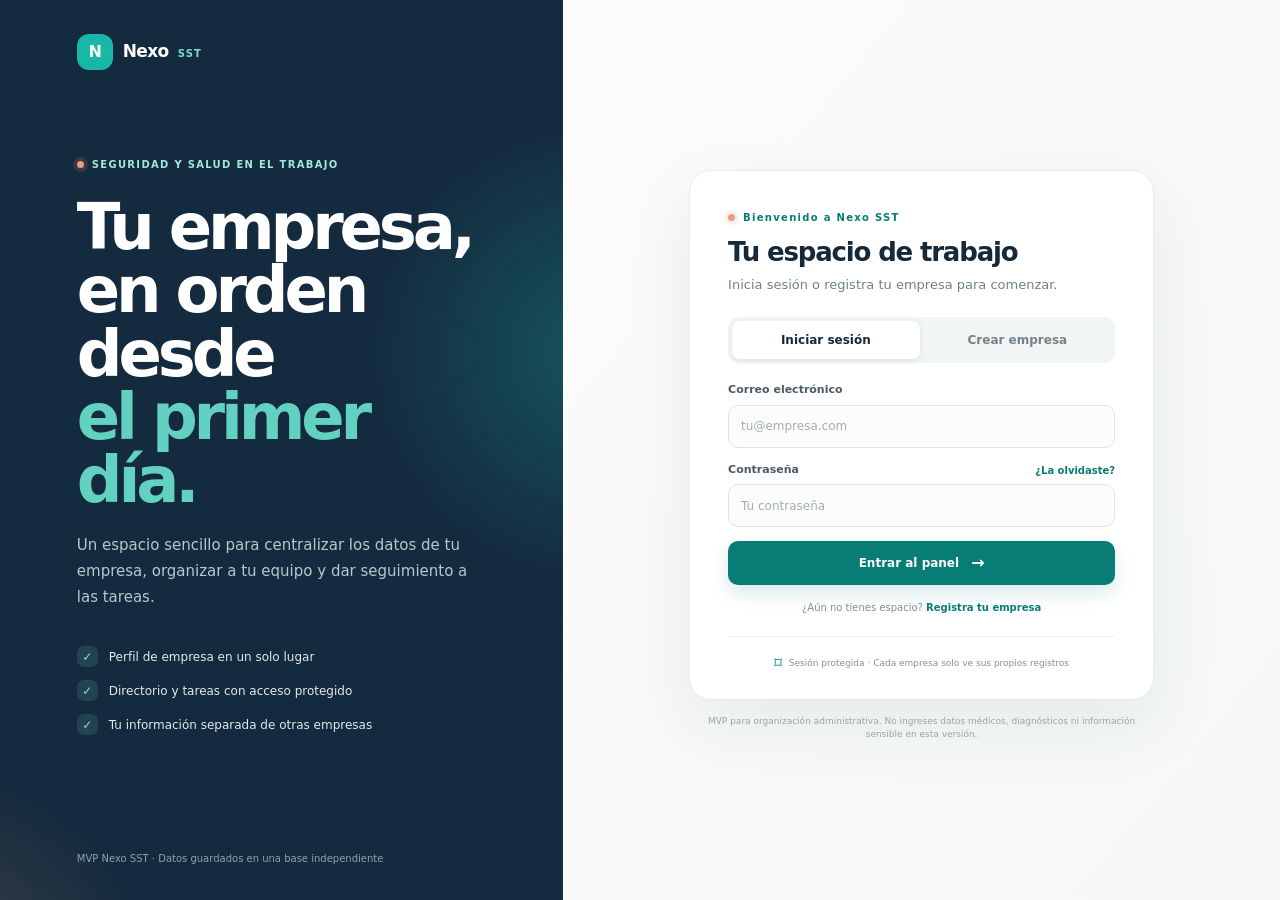
==== app.html @ ef66a9bc "Subir sitio Nexo SST" ====
<!doctype html>
<html lang="es">
<head>
  <meta charset="utf-8">
  <meta name="viewport" content="width=device-width, initial-scale=1">
  <meta name="theme-color" content="#f5f7f5">
  <meta name="description" content="Nexo SST: registra tu empresa, organiza personal y da seguimiento a tareas de seguridad y salud en el trabajo.">
  <title>Nexo SST · Plataforma</title>
  <link rel="stylesheet" href="app.css">
  <script src="config.js"></script>
  <script src="app.js" defer></script>
</head>
<body>
  <div id="loading-screen" class="loading-screen">
    <div class="brand-lockup"><span class="brand-symbol">N</span><span>Nexo <b>SST</b></span></div>
    <div class="loader" aria-label="Cargando"></div>
    <p>Preparando tu espacio de trabajo…</p>
  </div>

  <section id="auth-screen" class="auth-layout hidden" aria-labelledby="auth-title">
    <aside class="auth-story">
      <a class="brand-lockup" href="/"><span class="brand-symbol">N</span><span>Nexo <b>SST</b></span></a>
      <div class="story-content">
        <span class="eyebrow light">SEGURIDAD Y SALUD EN EL TRABAJO</span>
        <h1>Tu empresa,<br>en orden desde<br><em>el primer día.</em></h1>
        <p>Un espacio sencillo para centralizar los datos de tu empresa, organizar a tu equipo y dar seguimiento a las tareas.</p>
        <div class="story-points">
          <div><span class="story-check">✓</span><span>Perfil de empresa en un solo lugar</span></div>
          <div><span class="story-check">✓</span><span>Directorio y tareas con acceso protegido</span></div>
          <div><span class="story-check">✓</span><span>Tu información separada de otras empresas</span></div>
        </div>
      </div>
      <div class="story-foot">MVP Nexo SST · Datos guardados en una base independiente</div>
      <div class="story-orb orb-one"></div><div class="story-orb orb-two"></div>
    </aside>

    <main class="auth-main">
      <div class="auth-card">
        <div class="auth-card-heading">
          <span class="eyebrow">Bienvenido a Nexo SST</span>
          <h2 id="auth-title">Tu espacio de trabajo</h2>
          <p id="auth-subtitle">Inicia sesión o registra tu empresa para comenzar.</p>
        </div>
        <div class="auth-tabs" role="tablist" aria-label="Acceso">
          <button type="button" class="auth-tab active" data-auth-tab="login" role="tab" aria-selected="true">Iniciar sesión</button>
          <button type="button" class="auth-tab" data-auth-tab="signup" role="tab" aria-selected="false">Crear empresa</button>
        </div>
        <div id="auth-notice" class="notice hidden" role="status" aria-live="polite"></div>

        <form id="login-form" class="form-stack" autocomplete="on">
          <div class="field"><label for="login-email">Correo electrónico</label><input id="login-email" name="email" type="email" autocomplete="email" placeholder="tu@empresa.com" required></div>
          <div class="field"><div class="label-row"><label for="login-password">Contraseña</label><button id="forgot-password" class="text-button" type="button">¿La olvidaste?</button></div><input id="login-password" name="password" type="password" autocomplete="current-password" placeholder="Tu contraseña" minlength="8" required></div>
          <button class="button primary full" type="submit"><span>Entrar al panel</span><span aria-hidden="true">→</span></button>
          <p class="form-hint">¿Aún no tienes espacio? <button type="button" class="text-button" data-go-signup>Registra tu empresa</button></p>
        </form>

        <form id="signup-form" class="form-stack hidden" autocomplete="on">
          <div class="form-section-label">Tu cuenta de administrador</div>
          <div class="field"><label for="signup-name">Nombre completo</label><input id="signup-name" name="full_name" autocomplete="name" placeholder="Nombre y apellido" required></div>
          <div class="field"><label for="signup-email">Correo de trabajo</label><input id="signup-email" name="email" type="email" autocomplete="email" placeholder="nombre@empresa.com" required></div>
          <div class="field"><label for="signup-password">Contraseña</label><input id="signup-password" name="password" type="password" autocomplete="new-password" minlength="8" placeholder="Mínimo 8 caracteres" required><small>Usa una contraseña única de al menos 8 caracteres.</small></div>
          <div class="form-section-label spaced">Datos básicos de la empresa</div>
          <div class="field"><label for="signup-legal-name">Razón social</label><input id="signup-legal-name" name="legal_name" placeholder="Como figura en el RUC" required></div>
          <div class="field split-fields"><div><label for="signup-ruc">RUC</label><input id="signup-ruc" name="ruc" inputmode="numeric" maxlength="11" placeholder="11 dígitos" required></div><div><label for="signup-sector">Sector</label><select id="signup-sector" name="sector" required><option value="">Selecciona</option><option>Servicios</option><option>Comercio</option><option>Manufactura</option><option>Construcción</option><option>Transporte y logística</option><option>Minería y energía</option><option>Salud</option><option>Educación</option><option>Otro</option></select></div></div>
          <div class="field split-fields"><div><label for="signup-employees">N.º de trabajadores</label><input id="signup-employees" name="employee_count" type="number" min="0" step="1" value="0" required></div><div><label for="signup-phone">Teléfono (opcional)</label><input id="signup-phone" name="phone" type="tel" autocomplete="tel" placeholder="+51 999 999 999"></div></div>
          <button class="button primary full" type="submit"><span>Crear cuenta y empresa</span><span aria-hidden="true">→</span></button>
          <p class="form-hint">Al continuar, confirmarás tu correo antes de entrar.</p>
        </form>

        <form id="reset-form" class="form-stack hidden" autocomplete="off">
          <div class="reset-icon">↻</div>
          <h3 class="reset-title">Crea una contraseña nueva</h3>
          <p class="muted small-copy">Elige una contraseña segura para volver a tu cuenta.</p>
          <div class="field"><label for="reset-password">Nueva contraseña</label><input id="reset-password" type="password" minlength="8" autocomplete="new-password" required></div>
          <button class="button primary full" type="submit">Guardar contraseña</button>
        </form>
        <div class="auth-security"><span class="lock-icon">⌑</span>Sesión protegida · Cada empresa solo ve sus propios registros</div>
      </div>
      <p class="auth-legal">MVP para organización administrativa. No ingreses datos médicos, diagnósticos ni información sensible en esta versión.</p>
    </main>
  </section>

  <div id="app-shell" class="app-shell hidden">
    <aside id="sidebar" class="sidebar">
      <div class="sidebar-top">
        <a class="brand-lockup" href="/"><span class="brand-symbol">N</span><span>Nexo <b>SST</b></span></a>
        <button id="mobile-nav-close" class="icon-button mobile-close" type="button" aria-label="Cerrar menú">×</button>
      </div>
      <div class="company-switcher"><span id="company-initials" class="company-monogram">—</span><span class="switcher-copy"><b id="sidebar-company-name">Mi empresa</b><small id="sidebar-company-ruc">Perfil de empresa</small></span><span class="switcher-dots">···</span></div>
      <div class="nav-caption">ESPACIO DE TRABAJO</div>
      <nav class="side-nav" aria-label="Menú principal">
        <button type="button" class="side-link active" data-view="dashboard"><span class="nav-icon">▦</span><span>Resumen</span></button>
        <button type="button" class="side-link" data-view="company"><span class="nav-icon">▤</span><span>Mi empresa</span></button>
        <button type="button" class="side-link" data-view="employees"><span class="nav-icon">♙</span><span>Personal</span><span id="employee-nav-count" class="nav-count">0</span></button>
        <button type="button" class="side-link" data-view="tasks"><span class="nav-icon">✓</span><span>Tareas</span><span id="task-nav-count" class="nav-count">0</span></button>
      </nav>
      <div class="sidebar-bottom">
        <div class="help-card"><div class="help-icon">✦</div><b>Un paso a la vez</b><p>Completa tu perfil y añade las primeras tareas de seguimiento.</p><button type="button" data-view="company">Revisar mi empresa <span>→</span></button></div>
        <div class="user-strip"><span id="user-avatar" class="user-avatar">U</span><span class="user-details"><b id="user-name">Usuario</b><small id="user-email">correo@empresa.com</small></span><button id="logout-button" class="icon-button logout" type="button" aria-label="Cerrar sesión" title="Cerrar sesión">↗</button></div>
      </div>
    </aside>
    <div id="mobile-overlay" class="mobile-overlay"></div>
    <main class="workspace">
      <header class="topbar">
        <div class="topbar-left"><button id="mobile-nav-open" class="icon-button mobile-open" type="button" aria-label="Abrir menú">☰</button><div><span class="breadcrumb">Nexo SST <span>/</span> <b id="breadcrumb-current">Resumen</b></span><h1 id="page-title">Resumen</h1></div></div>
        <div class="topbar-right"><span class="secure-chip"><i></i> Datos privados de tu empresa</span><span id="topbar-avatar" class="top-avatar">U</span></div>
      </header>
      <div id="global-message" class="global-message hidden" role="status" aria-live="polite"></div>

      <section id="view-dashboard" class="view-section">
        <div class="welcome-row"><div><p class="date-kicker" id="today-label">TU ESPACIO DE TRABAJO</p><h2>Hola, <span id="welcome-name">—</span> <span class="wave">✦</span></h2><p class="view-lede">Aquí tienes el estado general de <b id="welcome-company">tu empresa</b>.</p></div><button type="button" class="button primary" data-view="tasks"><span>＋ Nueva tarea</span></button></div>
        <div class="stat-grid">
          <article class="stat-card"><div class="stat-card-top"><span>Personal registrado</span><span class="stat-icon mint">♙</span></div><strong id="stat-employees">0</strong><small><span id="stat-active">0 activos</span> en tu directorio</small></article>
          <article class="stat-card"><div class="stat-card-top"><span>Tareas pendientes</span><span class="stat-icon coral">✓</span></div><strong id="stat-pending">0</strong><small>Para dar seguimiento</small></article>
          <article class="stat-card"><div class="stat-card-top"><span>Fuera de plazo</span><span class="stat-icon amber">◷</span></div><strong id="stat-overdue">0</strong><small>Revisa las fechas próximas</small></article>
          <article class="stat-card profile-stat"><div class="stat-card-top"><span>Perfil de empresa</span><span class="stat-icon blue">▤</span></div><strong id="stat-profile">—</strong><small id="stat-profile-hint">Completa tu información</small></article>
        </div>
        <div class="dashboard-grid">
          <section class="panel task-panel"><div class="panel-heading"><div><span class="panel-kicker">SEGUIMIENTO</span><h3>Tareas próximas</h3></div><button class="inline-link" type="button" data-view="tasks">Ver todas <span>→</span></button></div><div id="dashboard-task-list" class="compact-list"></div><div id="dashboard-empty" class="empty-state compact-empty hidden"><span class="empty-symbol">✓</span><b>Aún no hay tareas</b><p>Crea una tarea para empezar a organizar el seguimiento.</p><button type="button" class="button secondary small-button" data-view="tasks">Crear primera tarea</button></div></section>
          <section class="panel company-panel"><div class="panel-heading"><div><span class="panel-kicker">IDENTIDAD</span><h3>Tu empresa</h3></div><button class="round-link" type="button" data-view="company" aria-label="Editar empresa">↗</button></div><div class="company-summary"><span id="dashboard-company-initials" class="company-hero-mark">N</span><div><b id="dashboard-company-name">Mi empresa</b><small id="dashboard-company-sector">Completa tu perfil</small></div></div><div class="summary-row"><span>RUC</span><b id="dashboard-company-ruc">—</b></div><div class="summary-row"><span>Trabajadores</span><b id="dashboard-company-employees">0</b></div><div class="summary-row"><span>Contacto</span><b id="dashboard-company-contact">—</b></div><button type="button" class="button secondary full-button" data-view="company">Ver datos de empresa <span>→</span></button></section>
        </div>
        <div class="notice-bar"><span class="notice-bar-icon">ⓘ</span><span><b>Alcance de esta versión:</b> perfil de empresa, directorio básico y tareas. No almacenes exámenes, diagnósticos ni historias clínicas.</span></div>
      </section>

      <section id="view-company" class="view-section hidden">
        <div class="view-intro"><span class="eyebrow">DATOS GENERALES</span><h2>Perfil de empresa</h2><p>Actualiza la información administrativa de tu organización.</p></div>
        <form id="company-form" class="panel profile-form">
          <div class="form-panel-heading"><div><h3>Información de la empresa</h3><p>Los campos marcados con * son obligatorios.</p></div><span class="verified-pill"><i></i> Solo visible para tu cuenta</span></div>
          <div class="form-grid">
            <div class="field"><label for="company-legal-name">Razón social *</label><input id="company-legal-name" name="legal_name" required></div>
            <div class="field"><label for="company-commercial-name">Nombre comercial</label><input id="company-commercial-name" name="commercial_name"></div>
            <div class="field"><label for="company-ruc">RUC *</label><input id="company-ruc" name="ruc" inputmode="numeric" maxlength="11" required></div>
            <div class="field"><label for="company-sector">Sector *</label><select id="company-sector" name="sector" required><option value="">Selecciona</option><option>Servicios</option><option>Comercio</option><option>Manufactura</option><option>Construcción</option><option>Transporte y logística</option><option>Minería y energía</option><option>Salud</option><option>Educación</option><option>Otro</option></select></div>
            <div class="field"><label for="company-employee-count">Número de trabajadores *</label><input id="company-employee-count" name="employee_count" type="number" min="0" step="1" required></div>
            <div class="field"><label for="company-address">Dirección (opcional)</label><input id="company-address" name="address" autocomplete="street-address"></div>
            <div class="field"><label for="company-contact-name">Persona de contacto *</label><input id="company-contact-name" name="contact_name" required></div>
            <div class="field"><label for="company-contact-email">Correo de contacto *</label><input id="company-contact-email" name="contact_email" type="email" required></div>
            <div class="field"><label for="company-phone">Teléfono</label><input id="company-phone" name="phone" type="tel"></div>
          </div>
          <div class="form-actions"><span id="company-updated" class="save-hint">Los cambios se guardan en tu espacio privado.</span><button class="button primary" type="submit">Guardar cambios <span>→</span></button></div>
        </form>
      </section>

      <section id="view-employees" class="view-section hidden">
        <div class="view-intro view-intro-row"><div><span class="eyebrow">DIRECTORIO</span><h2>Personal</h2><p>Gestiona un directorio básico de las personas de tu empresa.</p></div><button id="toggle-employee-form" type="button" class="button primary">＋ Agregar persona</button></div>
        <form id="employee-form" class="panel inline-create hidden">
          <div class="form-panel-heading"><div><h3 id="employee-form-title">Agregar persona</h3><p>Guarda solo datos de contacto y trabajo en esta versión.</p></div><button type="button" id="cancel-employee" class="icon-button" aria-label="Cerrar formulario">×</button></div>
          <input type="hidden" name="id">
          <div class="form-grid compact-grid"><div class="field"><label for="employee-name">Nombre completo *</label><input id="employee-name" name="full_name" required></div><div class="field"><label for="employee-email">Correo (opcional)</label><input id="employee-email" name="email" type="email"></div><div class="field"><label for="employee-position">Puesto</label><input id="employee-position" name="position"></div><div class="field"><label for="employee-area">Área o sede</label><input id="employee-area" name="area"></div><div class="field"><label for="employee-status">Estado</label><select id="employee-status" name="status"><option value="active">Activo</option><option value="inactive">Inactivo</option></select></div></div>
          <div class="form-actions"><button type="button" id="cancel-employee-text" class="button secondary">Cancelar</button><button class="button primary" type="submit">Guardar persona</button></div>
        </form>
        <div class="panel table-panel"><div class="panel-heading"><div><span class="panel-kicker">EQUIPO</span><h3>Personas registradas <span id="employee-count-label" class="count-badge">0</span></h3></div><div class="search-box"><span>⌕</span><input id="employee-search" type="search" placeholder="Buscar persona…" aria-label="Buscar persona"></div></div><div class="table-scroll"><table><thead><tr><th>PERSONA</th><th>PUESTO</th><th>ÁREA</th><th>ESTADO</th><th class="actions-cell">ACCIONES</th></tr></thead><tbody id="employee-table-body"></tbody></table></div><div id="employee-empty" class="empty-state hidden"><span class="empty-symbol">♙</span><b>Tu directorio está vacío</b><p>Agrega una persona para organizar el equipo de tu empresa.</p><button type="button" id="empty-add-employee" class="button secondary small-button">＋ Agregar persona</button></div></div>
      </section>

      <section id="view-tasks" class="view-section hidden">
        <div class="view-intro view-intro-row"><div><span class="eyebrow">ORGANIZACIÓN</span><h2>Tareas</h2><p>Registra acciones y fechas para mantener visible el seguimiento.</p></div><button id="toggle-task-form" type="button" class="button primary">＋ Nueva tarea</button></div>
        <form id="task-form" class="panel inline-create hidden">
          <div class="form-panel-heading"><div><h3 id="task-form-title">Crear tarea</h3><p>Asigna una prioridad y, si corresponde, una fecha de vencimiento.</p></div><button type="button" id="cancel-task" class="icon-button" aria-label="Cerrar formulario">×</button></div>
          <input type="hidden" name="id">
          <div class="form-grid compact-grid"><div class="field"><label for="task-title">Tarea *</label><input id="task-title" name="title" placeholder="Ej.: Revisar plan anual de SST" required></div><div class="field"><label for="task-due-date">Fecha objetivo</label><input id="task-due-date" name="due_date" type="date"></div><div class="field"><label for="task-priority">Prioridad</label><select id="task-priority" name="priority"><option value="normal">Normal</option><option value="high">Alta</option><option value="urgent">Urgente</option></select></div><div class="field"><label for="task-assigned-to">Responsable</label><input id="task-assigned-to" name="assigned_to" placeholder="Nombre (opcional)"></div><div class="field full-field"><label for="task-description">Descripción (opcional)</label><textarea id="task-description" name="description" rows="2" placeholder="Añade un detalle para el seguimiento…"></textarea></div></div>
          <div class="form-actions"><button type="button" id="cancel-task-text" class="button secondary">Cancelar</button><button class="button primary" type="submit">Guardar tarea</button></div>
        </form>
        <div class="task-filter-row"><div id="task-filters" class="filter-tabs"><button type="button" class="filter-tab active" data-filter="all">Todas <span id="filter-all-count">0</span></button><button type="button" class="filter-tab" data-filter="pending">Pendientes <span id="filter-pending-count">0</span></button><button type="button" class="filter-tab" data-filter="done">Completadas <span id="filter-done-count">0</span></button></div></div>
        <div id="task-list" class="task-list"></div>
        <div id="task-empty" class="panel empty-state hidden"><span class="empty-symbol">✓</span><b>No hay tareas en esta vista</b><p>Agrega una tarea para comenzar tu seguimiento.</p><button type="button" id="empty-add-task" class="button secondary small-button">＋ Crear tarea</button></div>
      </section>

      <footer class="workspace-footer"><span>Nexo SST · MVP de administración</span><span>No ingresar información médica ni sensible.</span></footer>
    </main>
  </div>

  <div id="toast" class="toast" role="status" aria-live="polite"></div>
</body>
</html>
---- app.css ----
:root{--paper:#f5f7f5;--white:#fff;--ink:#17283a;--muted:#70808a;--line:#e1e9e6;--teal:#087d75;--teal-dark:#066861;--mint:#e1f4ee;--coral:#f09a7d;--amber:#f3c274;--navy:#142a3e;--shadow:0 18px 55px rgba(27,56,64,.10);--radius:18px}
*{box-sizing:border-box}html,body{min-height:100%;margin:0}body{background:var(--paper);color:var(--ink);font-family:Inter,ui-sans-serif,system-ui,-apple-system,BlinkMacSystemFont,"Segoe UI",sans-serif;font-size:14px;line-height:1.5;-webkit-font-smoothing:antialiased}button,input,select,textarea{font:inherit}button{cursor:pointer}button:focus-visible,a:focus-visible,input:focus-visible,select:focus-visible,textarea:focus-visible{outline:3px solid rgba(25,183,165,.28);outline-offset:2px}a{color:inherit;text-decoration:none}.hidden{display:none!important}.muted{color:var(--muted)}.small-copy{font-size:12px}.full{width:100%}.loading-screen{position:fixed;inset:0;z-index:50;display:flex;flex-direction:column;align-items:center;justify-content:center;gap:12px;background:var(--paper);color:var(--muted);font-size:12px}.loading-screen p{margin:0}.brand-lockup{display:inline-flex;align-items:center;gap:10px;color:var(--ink);font-size:17px;font-weight:850;letter-spacing:-.04em}.brand-lockup b{font-size:10px;letter-spacing:.12em;color:var(--teal);margin-left:4px}.brand-symbol{display:grid;place-items:center;width:36px;height:36px;border-radius:12px;background:var(--teal);color:white;font-size:16px;font-weight:850;box-shadow:0 7px 16px rgba(8,125,117,.2)}.loader{width:21px;height:21px;border-radius:50%;border:2px solid #dce8e4;border-top-color:var(--teal);animation:spin .8s linear infinite}@keyframes spin{to{transform:rotate(360deg)}}
/* Authentication */
.auth-layout{min-height:100vh;display:grid;grid-template-columns:minmax(360px,.88fr) minmax(500px,1.12fr);background:#fff}.auth-story{position:relative;isolation:isolate;overflow:hidden;display:flex;flex-direction:column;min-height:100vh;padding:34px clamp(34px,6vw,88px);background:var(--navy);color:white}.auth-story .brand-lockup{color:white;position:relative;z-index:2}.auth-story .brand-lockup b{color:#80ddcb}.auth-story .brand-symbol{background:var(--teal-bright,#19b7a5);box-shadow:none}.story-content{position:relative;z-index:2;max-width:500px;margin:auto 0;padding:60px 0 70px}.eyebrow{display:inline-flex;align-items:center;gap:8px;color:var(--teal);font-size:10px;font-weight:850;letter-spacing:.13em}.eyebrow:before{content:"";width:7px;height:7px;border-radius:50%;background:var(--coral);box-shadow:0 0 0 4px rgba(240,154,125,.14)}.eyebrow.light{color:#a1e8d9}.eyebrow.light:before{background:var(--coral)}.story-content h1{font-size:clamp(42px,5vw,64px);line-height:.99;letter-spacing:-.065em;margin:22px 0 19px}.story-content h1 em{font-style:normal;color:#63d1bf}.story-content>p{max-width:430px;color:#b7c8cc;font-size:15px;line-height:1.75;margin:0}.story-points{display:grid;gap:13px;margin-top:36px}.story-points>div{display:flex;align-items:center;gap:11px;color:#e2ebeb;font-size:12px}.story-check{display:grid;place-items:center;width:21px;height:21px;border-radius:7px;background:rgba(113,220,199,.15);color:#83e0d0;font-size:12px;font-weight:900}.story-foot{position:relative;z-index:2;margin-top:auto;color:#8da3ab;font-size:10px}.story-orb{position:absolute;z-index:-1;border-radius:50%;pointer-events:none}.orb-one{width:470px;height:470px;right:-270px;top:13%;background:radial-gradient(circle,rgba(25,183,165,.3),rgba(25,183,165,0) 70%)}.orb-two{width:440px;height:440px;left:-290px;bottom:-310px;background:radial-gradient(circle,rgba(240,154,125,.2),rgba(240,154,125,0) 72%)}.auth-main{display:flex;flex-direction:column;justify-content:center;align-items:center;padding:34px 28px 22px;background:linear-gradient(130deg,#fbfcfb,#f5f8f6)}.auth-card{width:min(100%,465px);padding:35px 38px 24px;border:1px solid #e5ece9;border-radius:22px;background:#fff;box-shadow:0 25px 70px rgba(22,48,57,.08)}.auth-card-heading h2{font-size:26px;line-height:1.1;letter-spacing:-.045em;margin:11px 0 8px}.auth-card-heading p{margin:0;color:var(--muted);font-size:13px}.auth-tabs{display:grid;grid-template-columns:1fr 1fr;gap:4px;background:#f1f5f3;border-radius:11px;padding:4px;margin:23px 0 19px}.auth-tab{border:0;background:transparent;color:#74828a;border-radius:8px;padding:10px 8px;font-size:12px;font-weight:750}.auth-tab.active{background:#fff;color:var(--ink);box-shadow:0 2px 6px rgba(25,50,55,.08)}.notice{padding:11px 13px;margin:0 0 15px;border-radius:10px;font-size:11px;line-height:1.5}.notice.info{background:#eaf6f2;color:#236a5f;border:1px solid #d6eee5}.notice.error{background:#fff0ec;color:#a04732;border:1px solid #f6d8ce}.notice.success{background:#eaf7ed;color:#326b41;border:1px solid #d8eedc}.form-stack{display:grid;gap:14px}.field{display:grid;gap:6px;min-width:0}.field label{font-size:11px;font-weight:750;color:#485b65}.field input,.field select,.field textarea{width:100%;height:43px;border:1px solid #dce6e3;border-radius:10px;background:#fbfcfb;padding:0 12px;color:var(--ink);font-size:12px;outline:none;transition:border-color .18s,box-shadow .18s}.field textarea{height:auto;min-height:74px;padding:11px 12px;resize:vertical}.field input:focus,.field select:focus,.field textarea:focus{border-color:#7bbeb3;box-shadow:0 0 0 3px rgba(25,183,165,.1)}.field input::placeholder,.field textarea::placeholder{color:#a3adb0}.field small{color:#839197;font-size:9px}.label-row{display:flex;align-items:center;justify-content:space-between;gap:10px}.text-button{border:0;background:transparent;color:var(--teal);padding:0;font-size:10px;font-weight:750}.text-button:hover{text-decoration:underline}.button{display:inline-flex;align-items:center;justify-content:center;gap:12px;min-height:44px;padding:0 17px;border:1px solid transparent;border-radius:10px;font-size:12px;font-weight:800;transition:transform .15s,background .15s,box-shadow .15s}.button:hover{transform:translateY(-1px)}.button.primary{color:#fff;background:var(--teal);box-shadow:0 8px 18px rgba(8,125,117,.16)}.button.primary:hover{background:var(--teal-dark);box-shadow:0 11px 22px rgba(8,125,117,.22)}.button.primary span:last-child{font-size:16px}.button.secondary{color:#43605f;background:#fff;border-color:#dce7e3}.button.secondary:hover{background:#f2faf6;border-color:#b8dad0}.button.small-button{min-height:36px;padding:0 13px;font-size:11px}.form-hint{margin:1px 0 0;text-align:center;color:#829097;font-size:10px}.form-hint .text-button{font-size:10px}.form-section-label{padding:11px 0 1px;border-top:1px solid #edf1ef;color:#77858b;font-size:9px;font-weight:850;letter-spacing:.1em;text-transform:uppercase}.form-section-label.spaced{margin-top:2px}.split-fields{display:grid;grid-template-columns:1fr 1fr;gap:11px}.split-fields>div{display:grid;gap:6px;min-width:0}.auth-security{display:flex;align-items:center;justify-content:center;gap:7px;border-top:1px solid #eef2f0;margin-top:21px;padding-top:15px;color:#859197;font-size:9px}.lock-icon{color:var(--teal);font-size:15px}.auth-legal{max-width:465px;margin:15px auto 0;color:#9aa5a8;text-align:center;font-size:9px;line-height:1.5}.reset-icon{display:grid;place-items:center;width:42px;height:42px;background:var(--mint);color:var(--teal);border-radius:13px;font-size:23px}.reset-title{margin:0;font-size:19px;letter-spacing:-.03em}.auth-card .small-copy{margin:-8px 0 1px}
/* App shell */
.app-shell{min-height:100vh;display:flex}.sidebar{position:fixed;z-index:15;inset:0 auto 0 0;width:255px;display:flex;flex-direction:column;padding:22px 15px 15px;background:#fff;border-right:1px solid var(--line)}.sidebar-top{display:flex;align-items:center;justify-content:space-between;padding:0 8px 20px}.sidebar-top .brand-lockup{font-size:16px}.sidebar-top .brand-symbol{width:33px;height:33px;border-radius:11px;font-size:14px}.company-switcher{display:flex;align-items:center;gap:10px;padding:11px 10px;border:1px solid #e8eeeb;background:#fbfcfb;border-radius:12px}.company-monogram{display:grid;place-items:center;width:32px;height:32px;flex:0 0 auto;border-radius:10px;background:var(--mint);color:var(--teal);font-size:12px;font-weight:850}.switcher-copy{min-width:0;flex:1}.switcher-copy b{display:block;overflow:hidden;text-overflow:ellipsis;white-space:nowrap;font-size:10px}.switcher-copy small{display:block;margin-top:2px;color:#8b979b;font-size:9px}.switcher-dots{color:#8b979b;letter-spacing:2px}.nav-caption{padding:25px 11px 8px;color:#9aa5a7;font-size:8px;font-weight:850;letter-spacing:.12em}.side-nav{display:grid;gap:4px}.side-link{display:flex;align-items:center;gap:11px;width:100%;height:42px;padding:0 11px;border:0;border-radius:9px;background:transparent;text-align:left;color:#66767e;font-size:11px;font-weight:680;transition:background .15s,color .15s}.side-link:hover{background:#f4f8f6;color:var(--teal)}.side-link.active{color:#08756e;background:#eaf6f2;font-weight:800}.nav-icon{width:18px;text-align:center;font-size:15px}.nav-count{margin-left:auto;min-width:21px;padding:3px 6px;border-radius:7px;background:rgba(8,125,117,.09);color:var(--teal);text-align:center;font-size:9px;font-weight:800}.sidebar-bottom{margin-top:auto}.help-card{padding:14px;border-radius:13px;background:linear-gradient(140deg,#eff9f4,#f7f8f3);border:1px solid #e4f0ea}.help-icon{display:grid;place-items:center;width:25px;height:25px;margin-bottom:8px;border-radius:8px;background:#fff;color:var(--teal);font-size:13px}.help-card>b{font-size:11px}.help-card p{margin:5px 0 10px;color:#718087;font-size:9px;line-height:1.55}.help-card button{display:flex;align-items:center;justify-content:space-between;width:100%;padding:0;border:0;background:transparent;color:var(--teal);font-size:9px;font-weight:800}.user-strip{display:flex;align-items:center;gap:8px;padding:14px 2px 3px;margin-top:12px;border-top:1px solid #edf1ef}.user-avatar,.top-avatar{display:grid;place-items:center;width:30px;height:30px;flex:0 0 auto;border-radius:50%;background:#f8e2d8;color:#8e5947;font-size:10px;font-weight:850}.user-details{min-width:0;flex:1}.user-details b{display:block;overflow:hidden;text-overflow:ellipsis;white-space:nowrap;font-size:10px}.user-details small{display:block;overflow:hidden;text-overflow:ellipsis;white-space:nowrap;color:#8a969a;font-size:8px}.icon-button{display:grid;place-items:center;width:34px;height:34px;border:1px solid #e3ebe8;border-radius:9px;background:#fff;color:#64757b;font-size:18px;line-height:1}.icon-button:hover{background:#f3f8f5;color:var(--teal)}.logout{width:29px;height:29px;font-size:13px}.workspace{min-width:0;flex:1;margin-left:255px;padding:0 clamp(24px,4vw,62px) 20px}.topbar{min-height:82px;display:flex;align-items:center;justify-content:space-between;gap:15px;border-bottom:1px solid var(--line)}.topbar-left{display:flex;align-items:center;gap:10px}.breadcrumb{display:block;color:#8c999e;font-size:9px}.breadcrumb span{margin:0 5px;color:#b6c0c0}.breadcrumb b{color:#5f7178;font-weight:700}.topbar h1{margin:3px 0 0;font-size:17px;letter-spacing:-.035em}.topbar-right{display:flex;align-items:center;gap:13px}.secure-chip{display:flex;align-items:center;gap:6px;color:#71847f;font-size:9px}.secure-chip i,.verified-pill i{width:7px;height:7px;border-radius:50%;background:#23a78b;box-shadow:0 0 0 3px rgba(35,167,139,.11)}.top-avatar{width:32px;height:32px}.view-section{max-width:1120px;margin:0 auto;padding:30px 0 25px}.welcome-row{display:flex;align-items:flex-end;justify-content:space-between;gap:15px;margin-bottom:20px}.date-kicker{margin:0 0 5px;color:#879599;font-size:8px;font-weight:850;letter-spacing:.13em}.welcome-row h2{margin:0;font-size:28px;line-height:1.14;letter-spacing:-.05em}.wave{color:var(--coral);font-size:18px}.view-lede{margin:7px 0 0;color:var(--muted);font-size:11px}.view-lede b{color:#465c63}.stat-grid{display:grid;grid-template-columns:repeat(4,minmax(0,1fr));gap:12px}.stat-card{padding:16px 17px 15px;border:1px solid var(--line);border-radius:14px;background:#fff;box-shadow:0 4px 12px rgba(24,51,57,.025)}.stat-card-top{display:flex;align-items:center;justify-content:space-between;gap:7px;color:#738188;font-size:10px}.stat-icon{display:grid;place-items:center;width:27px;height:27px;border-radius:9px;font-size:13px}.stat-icon.mint{color:var(--teal);background:#e4f5ef}.stat-icon.coral{color:#bb684f;background:#fff0e9}.stat-icon.amber{color:#ad7826;background:#fff4de}.stat-icon.blue{color:#61709c;background:#edf0fa}.stat-card>strong{display:block;margin:13px 0 1px;font-size:27px;line-height:1;letter-spacing:-.06em}.stat-card>small{color:#93a0a4;font-size:9px}.profile-stat>strong{font-size:18px;margin:15px 0 7px}.dashboard-grid{display:grid;grid-template-columns:minmax(0,1.5fr) minmax(270px,.9fr);gap:14px;margin-top:15px}.panel{border:1px solid var(--line);border-radius:15px;background:#fff;box-shadow:0 4px 12px rgba(24,51,57,.025)}.task-panel,.company-panel{padding:18px}.panel-heading{display:flex;align-items:center;justify-content:space-between;gap:12px}.panel-kicker{display:block;color:#8a999d;font-size:8px;font-weight:850;letter-spacing:.12em}.panel-heading h3{display:flex;align-items:center;gap:8px;margin:3px 0 0;font-size:14px;letter-spacing:-.025em}.inline-link,.round-link{border:0;background:transparent;color:var(--teal);font-size:9px;font-weight:800}.inline-link span{font-size:13px;margin-left:3px}.round-link{width:28px;height:28px;border:1px solid var(--line);border-radius:9px;font-size:12px}.compact-list{display:grid;margin-top:12px}.compact-task{display:flex;align-items:center;gap:10px;padding:11px 0;border-top:1px solid #f0f3f1}.task-priority-dot{width:8px;height:8px;flex:0 0 auto;border-radius:50%;background:#55b79f}.task-priority-dot.high{background:#e9a44f}.task-priority-dot.urgent{background:#eb866e}.compact-task-copy{min-width:0;flex:1}.compact-task-copy b{display:block;overflow:hidden;text-overflow:ellipsis;white-space:nowrap;font-size:10px}.compact-task-copy small{display:block;margin-top:3px;color:#929ea2;font-size:8px}.task-date{padding:4px 7px;border-radius:7px;background:#f3f7f5;color:#70817f;font-size:8px;white-space:nowrap}.task-date.overdue{background:#fff0ec;color:#b7553e}.empty-state{display:flex;flex-direction:column;align-items:center;justify-content:center;padding:42px 20px;text-align:center}.compact-empty{padding:25px 14px}.empty-symbol{display:grid;place-items:center;width:39px;height:39px;margin-bottom:11px;border-radius:13px;background:#eaf6f1;color:var(--teal);font-size:18px}.empty-state b{font-size:12px}.empty-state p{max-width:310px;margin:5px 0 14px;color:#8a979c;font-size:10px;line-height:1.6}.company-summary{display:flex;align-items:center;gap:11px;margin:15px 0 12px;padding-bottom:13px;border-bottom:1px solid #eef2f0}.company-hero-mark{display:grid;place-items:center;width:40px;height:40px;border-radius:12px;background:#e2f4ed;color:var(--teal);font-size:15px;font-weight:850}.company-summary b{display:block;max-width:220px;overflow:hidden;text-overflow:ellipsis;white-space:nowrap;font-size:11px}.company-summary small{display:block;margin-top:3px;color:#8d999d;font-size:9px}.summary-row{display:flex;align-items:center;justify-content:space-between;gap:10px;padding:7px 0;color:#859196;font-size:9px}.summary-row b{max-width:65%;overflow:hidden;text-overflow:ellipsis;white-space:nowrap;color:#455961;font-size:9px}.full-button{width:100%;justify-content:space-between;margin-top:11px;min-height:37px;font-size:9px}.notice-bar{display:flex;align-items:flex-start;gap:9px;margin-top:15px;padding:11px 13px;border:1px solid #e9e4d4;border-radius:11px;background:#fffaf0;color:#827351;font-size:9px;line-height:1.55}.notice-bar b{color:#635839}.notice-bar-icon{font-size:14px;color:#bf9253}.view-intro{margin:8px 0 20px}.view-intro h2{margin:7px 0 5px;font-size:26px;letter-spacing:-.05em;line-height:1.1}.view-intro p{margin:0;color:var(--muted);font-size:11px}.view-intro-row{display:flex;align-items:flex-end;justify-content:space-between;gap:15px}.profile-form{padding:21px}.form-panel-heading{display:flex;align-items:center;justify-content:space-between;gap:15px;padding-bottom:17px;margin-bottom:17px;border-bottom:1px solid #eef2f0}.form-panel-heading h3{margin:0;font-size:13px}.form-panel-heading p{margin:4px 0 0;color:#8b979b;font-size:9px}.verified-pill{display:flex;align-items:center;gap:7px;padding:7px 9px;border-radius:99px;background:#f0f8f4;color:#548175;font-size:8px;white-space:nowrap}.verified-pill i{width:6px;height:6px}.form-grid{display:grid;grid-template-columns:1fr 1fr;gap:15px 17px}.form-actions{display:flex;align-items:center;justify-content:space-between;gap:15px;margin-top:20px;padding-top:16px;border-top:1px solid #eef2f0}.save-hint{color:#8a979b;font-size:9px}.table-panel{padding:18px 18px 0;overflow:hidden}.count-badge{display:inline-grid;place-items:center;min-width:20px;height:20px;padding:0 5px;border-radius:7px;background:#edf6f2;color:var(--teal);font-size:9px}.search-box{display:flex;align-items:center;gap:6px;width:min(210px,42%);height:33px;padding:0 10px;border:1px solid #e5ece9;border-radius:9px;background:#fbfcfb;color:#91a0a1}.search-box>span{font-size:15px}.search-box input{width:100%;border:0;outline:0;background:transparent;color:var(--ink);font-size:9px}.search-box input::placeholder{color:#a1acae}.table-scroll{overflow-x:auto;margin-top:14px}.table-scroll table{width:100%;border-collapse:collapse;min-width:560px}.table-scroll th{text-align:left;padding:10px 9px;background:#f8faf9;color:#98a3a5;font-size:8px;letter-spacing:.1em;font-weight:850}.table-scroll td{padding:12px 9px;border-bottom:1px solid #eef2f0;color:#61727a;font-size:9px}.table-scroll tbody tr:last-child td{border-bottom:0}.employee-person{display:flex;align-items:center;gap:8px;min-width:150px}.employee-avatar{display:grid;place-items:center;width:28px;height:28px;border-radius:9px;background:#e9f4ef;color:var(--teal);font-size:9px;font-weight:850}.employee-person b{display:block;color:#334b53;font-size:10px}.employee-person small{display:block;margin-top:2px;color:#9aa5a8;font-size:8px}.status-pill{display:inline-flex;align-items:center;gap:5px;padding:5px 8px;border-radius:99px;background:#eaf7f0;color:#3a836c;font-size:8px;font-weight:700}.status-pill:before{content:"";width:5px;height:5px;border-radius:50%;background:#48ae89}.status-pill.inactive{background:#f2f3f3;color:#7c888d}.status-pill.inactive:before{background:#a1abad}.row-actions{display:flex;justify-content:flex-end;gap:5px}.row-action{width:26px;height:26px;border:1px solid #e6edea;border-radius:7px;background:white;color:#7e8c90;font-size:11px}.row-action:hover{color:var(--teal);background:#eef8f4}.row-action.danger:hover{color:#b95c48;background:#fff1ed}.actions-cell{text-align:right!important}.inline-create{padding:18px 20px;margin-bottom:14px}.compact-grid{gap:12px 14px}.full-field{grid-column:1/-1}.inline-create .form-panel-heading{margin-bottom:14px}.inline-create .form-actions{margin-top:15px;padding-top:12px}.task-filter-row{display:flex;justify-content:space-between;align-items:center;margin:8px 0 12px}.filter-tabs{display:flex;align-items:center;gap:5px;padding:4px;border-radius:10px;background:#edf2ef}.filter-tab{display:flex;align-items:center;gap:7px;padding:7px 10px;border:0;border-radius:7px;background:transparent;color:#76858a;font-size:9px;font-weight:700}.filter-tab span{display:grid;place-items:center;min-width:17px;height:17px;padding:0 4px;border-radius:6px;background:rgba(112,128,138,.1);font-size:8px}.filter-tab.active{background:#fff;color:var(--teal);box-shadow:0 2px 5px rgba(20,50,55,.06)}.filter-tab.active span{background:#e5f5ef;color:var(--teal)}.task-list{display:grid;gap:9px}.task-card{display:grid;grid-template-columns:auto minmax(0,1fr) auto auto;align-items:center;gap:13px;padding:14px 15px;border:1px solid var(--line);border-radius:13px;background:#fff}.task-check{width:24px;height:24px;border:1px solid #d9e5e1;border-radius:8px;background:white;color:transparent;font-size:13px}.task-check:hover{border-color:#74bfb0;color:var(--teal)}.task-card.done .task-check{border-color:var(--teal);background:var(--teal);color:white}.task-card.done .task-main b{text-decoration:line-through;color:#96a0a2}.task-main{min-width:0}.task-main b{display:block;overflow:hidden;text-overflow:ellipsis;white-space:nowrap;font-size:11px}.task-main p{margin:3px 0 0;color:#89969a;font-size:9px;line-height:1.45}.task-meta{display:flex;align-items:center;gap:8px}.priority-badge,.date-badge{padding:5px 8px;border-radius:7px;color:#728080;background:#f3f6f4;font-size:8px;white-space:nowrap}.priority-badge.high{color:#9b702d;background:#fff4df}.priority-badge.urgent{color:#a14e3d;background:#fff0eb}.date-badge.overdue{color:#b04f3a;background:#fff0ec}.task-card-actions{display:flex;align-items:center;gap:5px}.task-status-select{max-width:115px;height:30px;padding:0 8px;border:1px solid #e4ebe8;border-radius:8px;background:#fbfcfb;color:#64757a;font-size:8px}.task-delete{width:27px;height:27px;border:1px solid #e9eeec;border-radius:8px;background:#fff;color:#899598}.task-delete:hover{color:#b95c48;background:#fff1ed}.global-message{max-width:1120px;margin:14px auto 0;padding:10px 13px;border-radius:10px;font-size:10px}.global-message.error{color:#a04732;background:#fff0ec;border:1px solid #f6d8ce}.global-message.info{color:#236a5f;background:#eaf6f2;border:1px solid #d6eee5}.workspace-footer{max-width:1120px;display:flex;align-items:center;justify-content:space-between;gap:15px;padding:14px 0 5px;border-top:1px solid var(--line);color:#9aa5a8;font-size:8px}.toast{position:fixed;z-index:40;right:22px;bottom:22px;max-width:min(380px,calc(100vw - 36px));padding:12px 16px;border-radius:11px;background:#152e3d;color:white;box-shadow:0 12px 30px rgba(13,42,53,.25);font-size:11px;line-height:1.5;opacity:0;transform:translateY(10px);pointer-events:none;transition:all .2s}.toast.show{opacity:1;transform:translateY(0)}.mobile-open,.mobile-close,.mobile-overlay{display:none}
@media(max-width:1100px){.sidebar{width:225px}.workspace{margin-left:225px;padding-inline:25px}.stat-grid{grid-template-columns:repeat(2,minmax(0,1fr))}.auth-layout{grid-template-columns:.8fr 1.2fr}.auth-story{padding-inline:38px}.story-content h1{font-size:51px}}
@media(max-width:800px){.auth-layout{grid-template-columns:1fr}.auth-story{min-height:0;padding:19px 23px}.auth-story .brand-lockup{font-size:15px}.auth-story .brand-symbol{width:31px;height:31px}.story-content{display:none}.story-foot{display:none}.auth-main{min-height:calc(100vh - 70px);padding:25px 17px}.auth-card{padding:29px 25px 20px}.auth-legal{max-width:460px}.sidebar{transform:translateX(-100%);transition:transform .22s ease;width:265px;box-shadow:18px 0 40px rgba(24,47,55,.12)}.sidebar.open{transform:translateX(0)}.mobile-overlay.show{display:block;position:fixed;inset:0;z-index:14;background:rgba(18,39,49,.35)}.mobile-open,.mobile-close{display:grid}.workspace{margin-left:0;padding:0 20px 18px}.topbar{min-height:72px}.mobile-open{width:31px;height:31px;font-size:13px}.mobile-close{width:29px;height:29px;font-size:17px}.dashboard-grid{grid-template-columns:1fr}.company-panel{order:-1}.view-section{padding-top:24px}.secure-chip{display:none}}
@media(max-width:560px){.auth-main{padding:18px 12px}.auth-card{padding:23px 18px 19px;border-radius:17px}.auth-card-heading h2{font-size:23px}.split-fields{grid-template-columns:1fr 1fr;gap:8px}.split-fields>div{min-width:0}.split-fields input,.split-fields select{padding-inline:8px;font-size:11px}.workspace{padding-inline:14px}.topbar{min-height:67px}.topbar h1{font-size:15px}.breadcrumb{font-size:8px}.topbar-right{gap:8px}.view-section{padding-top:20px}.welcome-row{align-items:flex-start;flex-direction:column}.welcome-row h2{font-size:25px}.welcome-row .button{min-height:38px}.stat-grid{gap:8px}.stat-card{padding:13px}.stat-card-top{font-size:9px}.stat-card>strong{font-size:24px}.dashboard-grid{gap:9px}.task-panel,.company-panel{padding:14px}.view-intro-row{align-items:flex-start;flex-direction:column}.view-intro-row>.button{min-height:38px}.profile-form{padding:16px}.form-panel-heading{align-items:flex-start}.verified-pill{font-size:7px;padding:6px}.form-grid{grid-template-columns:1fr;gap:12px}.form-actions{align-items:flex-start;flex-direction:column-reverse}.form-actions .button{width:100%}.save-hint{font-size:8px}.search-box{width:45%}.table-panel{padding:14px 12px 0}.task-card{grid-template-columns:auto minmax(0,1fr) auto;gap:9px;padding:12px}.task-meta{grid-column:2;grid-row:2;justify-content:flex-start}.task-card-actions{grid-column:3;grid-row:1/3;flex-direction:column;align-items:flex-end}.task-status-select{max-width:100px}.task-delete{width:25px;height:25px}.task-main b{font-size:10px}.task-main p{font-size:8px}.workspace-footer{align-items:flex-start;flex-direction:column;gap:3px}.notice-bar{font-size:8px}.inline-create{padding:15px}.compact-grid{grid-template-columns:1fr}.full-field{grid-column:auto}.filter-tab{padding:6px 7px;font-size:8px}.filter-tab span{min-width:15px;height:15px}}
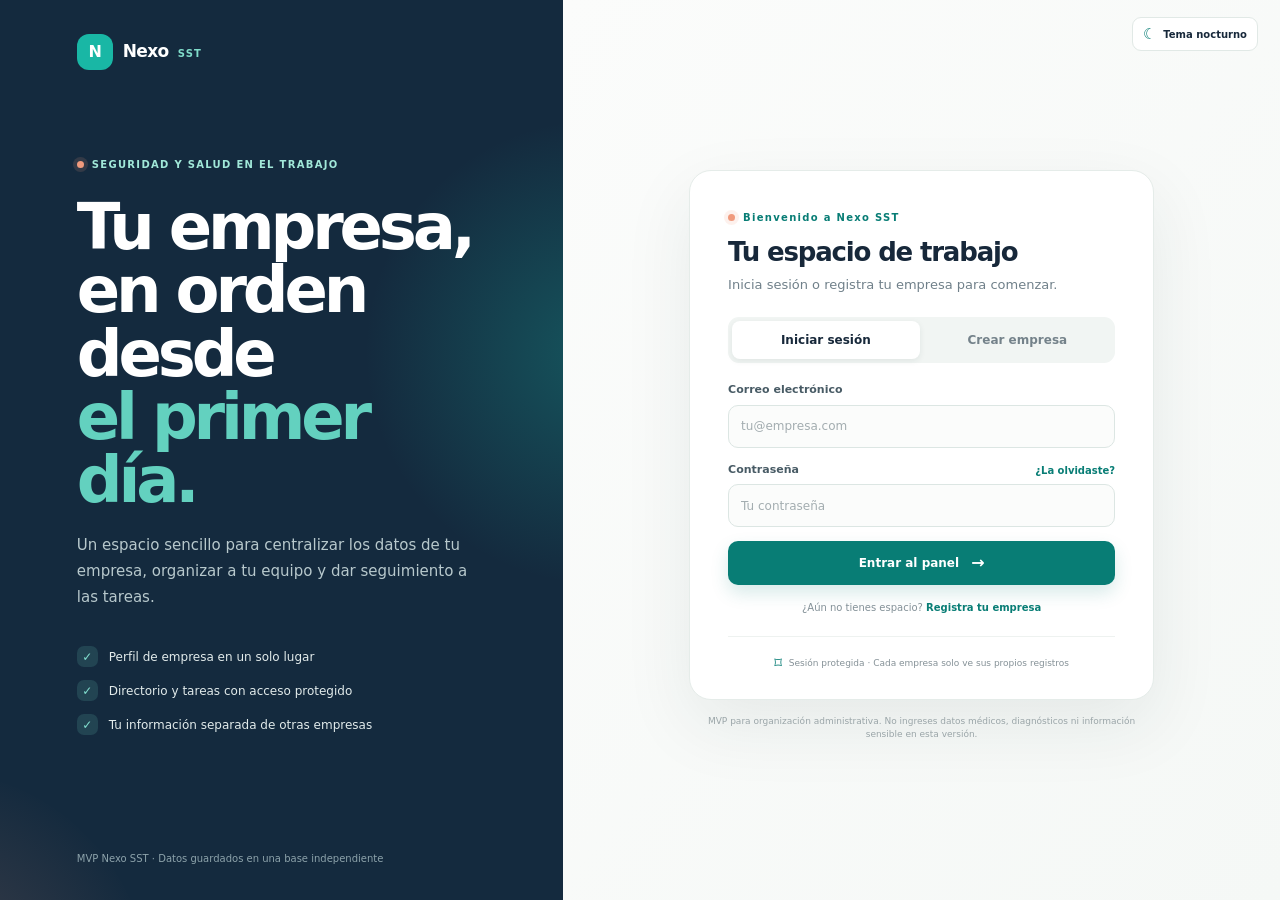
==== commit effc1cac: "Actualizar panel Nexo SST con módulos y tema" ====
--- a/app.html
+++ b/app.html
@@ -35,6 +35,7 @@
     </aside>
 
     <main class="auth-main">
+      <button class="theme-toggle auth-theme-toggle" type="button" data-theme-toggle aria-label="Activar modo oscuro"><span class="theme-icon" data-theme-icon>☾</span><span data-theme-label>Modo oscuro</span></button>
       <div class="auth-card">
         <div class="auth-card-heading">
           <span class="eyebrow">Bienvenido a Nexo SST</span>
@@ -93,6 +94,22 @@
         <button type="button" class="side-link" data-view="company"><span class="nav-icon">▤</span><span>Mi empresa</span></button>
         <button type="button" class="side-link" data-view="employees"><span class="nav-icon">♙</span><span>Personal</span><span id="employee-nav-count" class="nav-count">0</span></button>
         <button type="button" class="side-link" data-view="tasks"><span class="nav-icon">✓</span><span>Tareas</span><span id="task-nav-count" class="nav-count">0</span></button>
+        <div class="nav-caption nav-caption-inline">MÓDULOS DE SST</div>
+        <button type="button" class="side-link" data-module="iperc"><span class="nav-icon">▧</span><span>IPERC y riesgos</span><span class="nav-count" data-module-count="iperc">0</span></button>
+        <button type="button" class="side-link" data-module="epp"><span class="nav-icon">⬡</span><span>Entrega de EPP</span><span class="nav-count" data-module-count="epp">0</span></button>
+        <button type="button" class="side-link" data-module="committee"><span class="nav-icon">♧</span><span>Comité SST</span><span class="nav-count" data-module-count="committee">0</span></button>
+        <button type="button" class="side-link" data-module="incidents"><span class="nav-icon">!</span><span>Incidentes</span><span class="nav-count" data-module-count="incidents">0</span></button>
+        <button type="button" class="side-link" data-module="inspections"><span class="nav-icon">⌕</span><span>Inspecciones y mapa</span><span class="nav-count" data-module-count="inspections">0</span></button>
+        <button type="button" class="side-link" data-module="emergency"><span class="nav-icon">◇</span><span>Emergencias</span><span class="nav-count" data-module-count="emergency">0</span></button>
+        <button type="button" class="side-link" data-module="management_docs"><span class="nav-icon">▤</span><span>Plan anual y RISST</span><span class="nav-count" data-module-count="management_docs">0</span></button>
+        <button type="button" class="side-link" data-module="audit_followup"><span class="nav-icon">↗</span><span>Auditorías y monitoreo</span><span class="nav-count" data-module-count="audit_followup">0</span></button>
+        <button type="button" class="side-link" data-module="exam_schedule"><span class="nav-icon">◷</span><span>Exámenes · agenda</span><span class="nav-count" data-module-count="exam_schedule">0</span></button>
+        <button type="button" class="side-link" data-module="training"><span class="nav-icon">▣</span><span>Capacitaciones</span><span class="nav-count" data-module-count="training">0</span></button>
+        <button type="button" class="side-link" data-module="participation"><span class="nav-icon">☷</span><span>Participación</span><span class="nav-count" data-module-count="participation">0</span></button>
+        <div class="nav-caption nav-caption-inline">HERRAMIENTAS</div>
+        <button type="button" class="side-link" data-view="health"><span class="nav-icon">♡</span><span>Vigilancia de salud</span></button>
+        <button type="button" class="side-link" data-view="evidence"><span class="nav-icon">▧</span><span>Carpeta de evidencia</span></button>
+        <button type="button" class="side-link" data-view="roi"><span class="nav-icon">◌</span><span>Horas que vuelven</span></button>
       </nav>
       <div class="sidebar-bottom">
         <div class="help-card"><div class="help-icon">✦</div><b>Un paso a la vez</b><p>Completa tu perfil y añade las primeras tareas de seguimiento.</p><button type="button" data-view="company">Revisar mi empresa <span>→</span></button></div>
@@ -103,7 +120,7 @@
     <main class="workspace">
       <header class="topbar">
         <div class="topbar-left"><button id="mobile-nav-open" class="icon-button mobile-open" type="button" aria-label="Abrir menú">☰</button><div><span class="breadcrumb">Nexo SST <span>/</span> <b id="breadcrumb-current">Resumen</b></span><h1 id="page-title">Resumen</h1></div></div>
-        <div class="topbar-right"><span class="secure-chip"><i></i> Datos privados de tu empresa</span><span id="topbar-avatar" class="top-avatar">U</span></div>
+        <div class="topbar-right"><button class="theme-toggle" type="button" data-theme-toggle aria-label="Activar modo oscuro"><span class="theme-icon" data-theme-icon>☾</span><span data-theme-label>Noche</span></button><span class="secure-chip"><i></i> Datos privados de tu empresa</span><span id="topbar-avatar" class="top-avatar">U</span></div>
       </header>
       <div id="global-message" class="global-message hidden" role="status" aria-live="polite"></div>
 
@@ -119,7 +136,8 @@
           <section class="panel task-panel"><div class="panel-heading"><div><span class="panel-kicker">SEGUIMIENTO</span><h3>Tareas próximas</h3></div><button class="inline-link" type="button" data-view="tasks">Ver todas <span>→</span></button></div><div id="dashboard-task-list" class="compact-list"></div><div id="dashboard-empty" class="empty-state compact-empty hidden"><span class="empty-symbol">✓</span><b>Aún no hay tareas</b><p>Crea una tarea para empezar a organizar el seguimiento.</p><button type="button" class="button secondary small-button" data-view="tasks">Crear primera tarea</button></div></section>
           <section class="panel company-panel"><div class="panel-heading"><div><span class="panel-kicker">IDENTIDAD</span><h3>Tu empresa</h3></div><button class="round-link" type="button" data-view="company" aria-label="Editar empresa">↗</button></div><div class="company-summary"><span id="dashboard-company-initials" class="company-hero-mark">N</span><div><b id="dashboard-company-name">Mi empresa</b><small id="dashboard-company-sector">Completa tu perfil</small></div></div><div class="summary-row"><span>RUC</span><b id="dashboard-company-ruc">—</b></div><div class="summary-row"><span>Trabajadores</span><b id="dashboard-company-employees">0</b></div><div class="summary-row"><span>Contacto</span><b id="dashboard-company-contact">—</b></div><button type="button" class="button secondary full-button" data-view="company">Ver datos de empresa <span>→</span></button></section>
         </div>
-        <div class="notice-bar"><span class="notice-bar-icon">ⓘ</span><span><b>Alcance de esta versión:</b> perfil de empresa, directorio básico y tareas. No almacenes exámenes, diagnósticos ni historias clínicas.</span></div>
+        <section class="panel quick-modules-panel"><div class="panel-heading"><div><span class="panel-kicker">ACCESOS RÁPIDOS</span><h3>Módulos de tu sistema de SST</h3></div></div><div id="dashboard-module-shortcuts" class="quick-modules"></div></section>
+        <div class="notice-bar"><span class="notice-bar-icon">ⓘ</span><span><b>Privacidad:</b> no ingreses diagnósticos, resultados clínicos ni historias médicas. Exámenes se limita a programación y seguimiento administrativo.</span></div>
       </section>
 
       <section id="view-company" class="view-section hidden">
@@ -165,7 +183,57 @@
         <div id="task-empty" class="panel empty-state hidden"><span class="empty-symbol">✓</span><b>No hay tareas en esta vista</b><p>Agrega una tarea para comenzar tu seguimiento.</p><button type="button" id="empty-add-task" class="button secondary small-button">＋ Crear tarea</button></div>
       </section>
 
-      <footer class="workspace-footer"><span>Nexo SST · MVP de administración</span><span>No ingresar información médica ni sensible.</span></footer>
+      <section id="view-module" class="view-section hidden">
+        <div class="view-intro view-intro-row"><div><span id="module-eyebrow" class="eyebrow">MÓDULO SST</span><h2 id="module-title">IPERC y riesgos</h2><p id="module-description">Ordena registros y evidencia.</p></div><button id="toggle-record-form" type="button" class="button primary">＋ Nuevo registro</button></div>
+        <div id="module-privacy-note" class="module-privacy-note hidden"></div>
+        <div class="module-stat-row"><div class="module-stat"><small>Registros del módulo</small><b id="module-record-total">0</b></div><div class="module-stat"><small>Pendientes</small><b id="module-record-open">0</b></div><div class="module-stat"><small>Vencidos</small><b id="module-record-overdue">0</b></div><span id="module-action-hint">Adjunta documentos para mantener la evidencia junto al registro.</span></div>
+        <form id="record-form" class="panel inline-create hidden">
+          <div class="form-panel-heading"><div><h3 id="record-form-title">Nuevo registro</h3><p id="record-form-hint">Completa los datos y guarda.</p></div><button type="button" id="cancel-record" class="icon-button" aria-label="Cerrar formulario">×</button></div>
+          <input type="hidden" name="id">
+          <div class="form-grid compact-grid">
+            <div class="field"><label for="record-title">Título *</label><input id="record-title" name="title" required placeholder="Nombre del registro o actividad"></div>
+            <div class="field"><label for="record-category">Tipo / categoría</label><input id="record-category" name="category" placeholder="Ej.: sede, proceso o tema"></div>
+            <div class="field"><label for="record-responsible">Responsable</label><input id="record-responsible" name="responsible" placeholder="Área o responsable"></div>
+            <div class="field"><label for="record-due-date">Fecha de seguimiento</label><input id="record-due-date" name="due_date" type="date"></div>
+            <div class="field"><label for="record-status">Estado</label><select id="record-status" name="status"><option value="pending">Pendiente</option><option value="in_progress">En curso</option><option value="done">Completado</option></select></div>
+            <div class="field"><label for="record-priority">Prioridad</label><select id="record-priority" name="priority"><option value="normal">Normal</option><option value="high">Alta</option><option value="urgent">Urgente</option></select></div>
+            <div class="field full-field"><label for="record-notes">Notas administrativas</label><textarea id="record-notes" name="notes" rows="3" placeholder="Describe el seguimiento. No ingreses datos médicos ni diagnósticos."></textarea></div>
+            <div id="record-file-wrap" class="field full-field"><label for="record-file">Adjuntar evidencia (máx. 15 MB)</label><input id="record-file" name="file" type="file" accept=".pdf,.xls,.xlsx,.csv,.docx,.jpg,.jpeg,.png"><small id="record-file-help">Archivos privados, disponibles solo para tu cuenta.</small></div>
+          </div>
+          <div class="form-actions"><button type="button" id="cancel-record-text" class="button secondary">Cancelar</button><button class="button primary" type="submit">Guardar registro</button></div>
+        </form>
+        <div class="panel table-panel"><div class="panel-heading"><div><span class="panel-kicker">REGISTROS DE LA EMPRESA</span><h3>Elementos guardados <span id="record-count-label" class="count-badge">0</span></h3></div><div class="search-box"><span>⌕</span><input id="record-search" type="search" placeholder="Buscar…" aria-label="Buscar registros"></div></div><div class="table-scroll"><table><thead><tr><th>REGISTRO</th><th>TIPO</th><th>RESPONSABLE</th><th>FECHA</th><th>ESTADO</th><th>ARCHIVO</th><th class="actions-cell">ACCIONES</th></tr></thead><tbody id="record-table-body"></tbody></table></div><div id="record-empty" class="empty-state hidden"><span class="empty-symbol">▤</span><b>Aún no hay registros en este módulo</b><p>Agrega un registro para empezar a organizar la evidencia.</p><button type="button" id="empty-add-record" class="button secondary small-button">＋ Crear registro</button></div></div>
+      </section>
+
+      <section id="view-health" class="view-section hidden">
+        <div class="view-intro"><span class="eyebrow">SALUD OCUPACIONAL</span><h2>Vigilancia de la salud</h2><p>Consulta la agenda administrativa y las funciones previstas para vigilancia.</p></div>
+        <div class="health-privacy-banner"><span class="health-shield">♡</span><div><b>Datos de salud con protección reforzada</b><p>Esta versión no almacena resultados, diagnósticos, aptitudes individuales ni historias clínicas. La agenda disponible solo sirve para organizar actividades administrativas.</p></div></div>
+        <div class="health-module-grid"><article class="panel health-module-card"><span class="module-icon">◷</span><span class="panel-kicker">AGENDA</span><h3>Programación de exámenes</h3><p>Registra fechas y coordinaciones por grupo o sede; no adjuntes informes médicos.</p><button type="button" class="button secondary" data-module="exam_schedule">Abrir agenda →</button></article><article class="panel health-module-card"><span class="module-icon">⌕</span><span class="panel-kicker">LEO · LECTOR PDF</span><h3>Revisión asistida</h3><p>La lectura OCR, validación de campos y salto a página aún no están conectados en esta plataforma.</p><span class="roadmap-tag">EN DESARROLLO · NO SUBIR EMO</span></article><article class="panel health-module-card"><span class="module-icon">▥</span><span class="panel-kicker">VIGILANCIA AGREGADA</span><h3>Indicadores de salud</h3><p>La línea de tiempo, laboratorio, audición y cortes demográficos requieren permisos clínicos y validación profesional.</p><span class="roadmap-tag">VISTA DEMOSTRATIVA</span></article></div>
+        <div class="panel privacy-checklist"><div><span class="panel-kicker">ANTES DE ACTIVAR ESTOS MÓDULOS</span><h3>Controles necesarios para uso clínico real</h3></div><div class="privacy-items"><span>Roles de salud autorizados</span><span>Registro de accesos y auditoría</span><span>Política de retención y eliminación</span><span>Consentimiento y revisión legal</span></div></div>
+      </section>
+
+      <section id="view-evidence" class="view-section hidden">
+        <div class="view-intro view-intro-row"><div><span class="eyebrow">PREPARACIÓN DOCUMENTAL</span><h2>Carpeta de evidencia</h2><p>Revisa los registros de tus módulos y prepara un resumen imprimible.</p></div><div class="evidence-actions"><button id="export-evidence" type="button" class="button secondary">Descargar CSV</button><button id="print-evidence" type="button" class="button primary">Imprimir resumen</button></div></div>
+        <div class="notice-bar"><span class="notice-bar-icon">ⓘ</span><span>Este resumen organiza información; no estima multas ni garantiza cumplimiento. La revisión y respuesta siguen a cargo de la empresa.</span></div>
+        <section class="panel request-panel" aria-labelledby="request-panel-title">
+          <div class="request-panel-heading"><div><span class="panel-kicker">PREPARACIÓN DE REQUERIMIENTO</span><h3 id="request-panel-title">Checklist documental</h3><p>Calcula una fecha objetivo orientativa y revisa qué evidencia has cargado.</p></div><span class="request-stamp">SST</span></div>
+          <div class="request-controls">
+            <div class="field"><label for="request-letter-date">Fecha de recepción</label><input id="request-letter-date" type="date"></div>
+            <div class="field"><label for="request-business-days">Plazo en días hábiles</label><input id="request-business-days" type="number" min="0" max="365" value="5"></div>
+            <div id="request-deadline" class="request-deadline" aria-live="polite"></div>
+          </div>
+          <div id="sunafil-checklist" class="sunafil-checklist"></div>
+          <p class="request-disclaimer">El cálculo excluye feriados y no sustituye la revisión de la carta ni del plazo legal aplicable. Para exámenes, esta versión solo permite agenda administrativa: no cargues EMO, resultados ni diagnósticos.</p>
+        </section>
+        <div id="evidence-report" class="panel evidence-report"></div>
+      </section>
+
+      <section id="view-roi" class="view-section hidden">
+        <div class="view-intro"><span class="eyebrow">ESTIMACIÓN REFERENCIAL</span><h2>Horas que podrían volver a tu equipo</h2><p>Modifica los supuestos para estimar el valor del trabajo manual que podrías reducir.</p></div>
+        <div class="panel roi-app-card"><div class="roi-input-grid"><div class="field"><label for="app-rrhh-hours">Horas mensuales de RR. HH.</label><input id="app-rrhh-hours" type="number" min="0" value="20"></div><div class="field"><label for="app-rrhh-cost">Costo por hora · S/</label><input id="app-rrhh-cost" type="number" min="0" step="0.5" value="25"></div><div class="field"><label for="app-sst-hours">Horas mensuales de SST</label><input id="app-sst-hours" type="number" min="0" value="36"></div><div class="field"><label for="app-sst-cost">Costo por hora · S/</label><input id="app-sst-cost" type="number" min="0" step="0.5" value="13"></div><div class="field"><label for="app-health-hours">Horas mensuales de salud ocupacional</label><input id="app-health-hours" type="number" min="0" value="8"></div><div class="field"><label for="app-health-cost">Costo por hora · S/</label><input id="app-health-cost" type="number" min="0" step="0.5" value="60"></div><div class="field"><label for="app-saved-percent">Trabajo manual potencialmente reducido · %</label><input id="app-saved-percent" type="number" min="0" max="100" value="70"></div></div><div class="roi-result-box"><div><small>Estimación anual referencial</small><strong id="app-roi-value">S/ 0</strong></div><span id="app-roi-hours">0 horas potenciales al año</span></div><p class="roi-note">Estimación editable; no es promesa de ahorro ni cotización. Considera solo los supuestos ingresados.</p></div>
+      </section>
+
+      <footer class="workspace-footer"><span>Nexo SST · Gestión administrativa de SST</span><span>No ingresar diagnósticos ni resultados médicos en esta versión.</span></footer>
     </main>
   </div>
 
--- a/app.css
+++ b/app.css
@@ -7,3 +7,177 @@
 @media(max-width:1100px){.sidebar{width:225px}.workspace{margin-left:225px;padding-inline:25px}.stat-grid{grid-template-columns:repeat(2,minmax(0,1fr))}.auth-layout{grid-template-columns:.8fr 1.2fr}.auth-story{padding-inline:38px}.story-content h1{font-size:51px}}
 @media(max-width:800px){.auth-layout{grid-template-columns:1fr}.auth-story{min-height:0;padding:19px 23px}.auth-story .brand-lockup{font-size:15px}.auth-story .brand-symbol{width:31px;height:31px}.story-content{display:none}.story-foot{display:none}.auth-main{min-height:calc(100vh - 70px);padding:25px 17px}.auth-card{padding:29px 25px 20px}.auth-legal{max-width:460px}.sidebar{transform:translateX(-100%);transition:transform .22s ease;width:265px;box-shadow:18px 0 40px rgba(24,47,55,.12)}.sidebar.open{transform:translateX(0)}.mobile-overlay.show{display:block;position:fixed;inset:0;z-index:14;background:rgba(18,39,49,.35)}.mobile-open,.mobile-close{display:grid}.workspace{margin-left:0;padding:0 20px 18px}.topbar{min-height:72px}.mobile-open{width:31px;height:31px;font-size:13px}.mobile-close{width:29px;height:29px;font-size:17px}.dashboard-grid{grid-template-columns:1fr}.company-panel{order:-1}.view-section{padding-top:24px}.secure-chip{display:none}}
 @media(max-width:560px){.auth-main{padding:18px 12px}.auth-card{padding:23px 18px 19px;border-radius:17px}.auth-card-heading h2{font-size:23px}.split-fields{grid-template-columns:1fr 1fr;gap:8px}.split-fields>div{min-width:0}.split-fields input,.split-fields select{padding-inline:8px;font-size:11px}.workspace{padding-inline:14px}.topbar{min-height:67px}.topbar h1{font-size:15px}.breadcrumb{font-size:8px}.topbar-right{gap:8px}.view-section{padding-top:20px}.welcome-row{align-items:flex-start;flex-direction:column}.welcome-row h2{font-size:25px}.welcome-row .button{min-height:38px}.stat-grid{gap:8px}.stat-card{padding:13px}.stat-card-top{font-size:9px}.stat-card>strong{font-size:24px}.dashboard-grid{gap:9px}.task-panel,.company-panel{padding:14px}.view-intro-row{align-items:flex-start;flex-direction:column}.view-intro-row>.button{min-height:38px}.profile-form{padding:16px}.form-panel-heading{align-items:flex-start}.verified-pill{font-size:7px;padding:6px}.form-grid{grid-template-columns:1fr;gap:12px}.form-actions{align-items:flex-start;flex-direction:column-reverse}.form-actions .button{width:100%}.save-hint{font-size:8px}.search-box{width:45%}.table-panel{padding:14px 12px 0}.task-card{grid-template-columns:auto minmax(0,1fr) auto;gap:9px;padding:12px}.task-meta{grid-column:2;grid-row:2;justify-content:flex-start}.task-card-actions{grid-column:3;grid-row:1/3;flex-direction:column;align-items:flex-end}.task-status-select{max-width:100px}.task-delete{width:25px;height:25px}.task-main b{font-size:10px}.task-main p{font-size:8px}.workspace-footer{align-items:flex-start;flex-direction:column;gap:3px}.notice-bar{font-size:8px}.inline-create{padding:15px}.compact-grid{grid-template-columns:1fr}.full-field{grid-column:auto}.filter-tab{padding:6px 7px;font-size:8px}.filter-tab span{min-width:15px;height:15px}}
+
+/* Theme control and expanded SST modules */
+.auth-main{position:relative}
+.theme-toggle{display:inline-flex;align-items:center;justify-content:center;gap:7px;min-height:34px;padding:0 10px;border:1px solid var(--line);border-radius:9px;background:var(--white);color:var(--ink);font-size:10px;font-weight:750;white-space:nowrap;transition:background .15s,border-color .15s,transform .15s}
+.theme-toggle:hover{transform:translateY(-1px);border-color:var(--teal)}
+.theme-icon{font-size:15px;line-height:1;color:var(--teal)}
+.auth-theme-toggle{position:absolute;top:17px;right:22px;z-index:3}
+.sidebar{overflow:hidden}
+.side-nav{flex:1 1 auto;min-height:0;overflow-y:auto;align-content:start;padding-right:3px;scrollbar-width:thin;scrollbar-color:#d8e5e0 transparent}
+.nav-caption-inline{padding-top:17px}
+.quick-modules-panel{margin-top:15px;padding:18px}
+.quick-modules{display:grid;grid-template-columns:repeat(3,minmax(0,1fr));gap:8px}
+.quick-module{display:flex;align-items:center;gap:10px;min-width:0;min-height:58px;padding:9px 10px;border:1px solid var(--line);border-radius:11px;background:var(--white);text-align:left;color:var(--ink);transition:transform .15s,border-color .15s,box-shadow .15s}
+.quick-module:hover{transform:translateY(-1px);border-color:#9ccfc3;box-shadow:0 6px 15px rgba(20,50,55,.06)}
+.quick-module-icon{display:grid;place-items:center;width:32px;height:32px;flex:0 0 auto;border-radius:10px;background:var(--mint);color:var(--teal);font-size:15px;font-weight:800}
+.quick-module>span:nth-child(2){display:block;min-width:0;flex:1}
+.quick-module b{display:block;overflow:hidden;text-overflow:ellipsis;white-space:nowrap;font-size:10px}
+.quick-module small{display:block;margin-top:3px;color:var(--muted);font-size:8px}
+.quick-module-arrow{color:var(--teal);font-size:15px}
+.module-stat-row{display:flex;align-items:stretch;gap:9px;margin:-3px 0 14px}
+.module-stat{display:grid;gap:2px;min-width:100px;padding:10px 13px;border:1px solid var(--line);border-radius:10px;background:var(--white)}
+.module-stat small{color:var(--muted);font-size:8px}
+.module-stat b{font-size:18px;line-height:1.25}
+.module-stat-row>span{align-self:center;margin-left:auto;color:var(--muted);font-size:9px;text-align:right}
+.module-privacy-note{margin:0 0 13px;padding:11px 13px;border:1px solid #d9ebe4;border-radius:10px;background:#f1faf5;color:#416d61;font-size:10px;line-height:1.55}
+.record-primary{max-width:260px}
+.record-primary b{display:block;overflow:hidden;text-overflow:ellipsis;white-space:nowrap;color:var(--ink);font-size:10px}
+.record-primary small{display:block;overflow:hidden;max-width:250px;margin-top:3px;color:var(--muted);font-size:8px;text-overflow:ellipsis;white-space:nowrap}
+.module-status{display:inline-flex;align-items:center;padding:5px 8px;border-radius:99px;background:#fff4df;color:#926d30;font-size:8px;font-weight:750;white-space:nowrap}
+.module-status.in_progress{background:#eaf4ff;color:#466e9a}
+.module-status.done{background:#eaf7f0;color:#3a836c}
+.file-link{max-width:150px;overflow:hidden;border:0;background:transparent;color:var(--teal);font-size:8px;font-weight:750;text-overflow:ellipsis;white-space:nowrap}
+.file-link:hover{text-decoration:underline}
+.muted-cell{color:#9aa5a8;font-size:9px}
+.module-stat-row+.inline-create{margin-bottom:14px}
+.health-privacy-banner{display:flex;align-items:flex-start;gap:13px;margin:0 0 15px;padding:15px;border:1px solid #eadfbf;border-radius:13px;background:#fff9e9;color:#745f37}
+.health-shield{display:grid;place-items:center;width:34px;height:34px;flex:0 0 auto;border-radius:11px;background:#fff0cb;color:#9d762b;font-size:18px}
+.health-privacy-banner b{display:block;font-size:11px}
+.health-privacy-banner p{margin:4px 0 0;font-size:9px;line-height:1.55}
+.health-module-grid{display:grid;grid-template-columns:repeat(3,minmax(0,1fr));gap:11px}
+.health-module-card{display:flex;flex-direction:column;align-items:flex-start;min-height:220px;padding:17px}
+.health-module-card .module-icon{display:grid;place-items:center;width:34px;height:34px;margin-bottom:11px;border-radius:11px;background:var(--mint);color:var(--teal);font-size:17px}
+.health-module-card h3{margin:5px 0 6px;font-size:13px;letter-spacing:-.02em}
+.health-module-card p{flex:1;margin:0 0 15px;color:var(--muted);font-size:9px;line-height:1.65}
+.health-module-card .button{min-height:35px;font-size:9px}
+.roadmap-tag{display:inline-flex;padding:6px 8px;border-radius:7px;background:#f4f0e7;color:#8d7543;font-size:8px;font-weight:800;letter-spacing:.03em}
+.privacy-checklist{display:flex;align-items:center;justify-content:space-between;gap:18px;margin-top:13px;padding:16px}
+.privacy-checklist h3{margin:5px 0 0;font-size:12px}
+.privacy-items{display:flex;flex-wrap:wrap;justify-content:flex-end;gap:6px}
+.privacy-items span{padding:6px 8px;border:1px solid var(--line);border-radius:7px;color:var(--muted);font-size:8px}
+.evidence-actions{display:flex;gap:7px}
+.evidence-actions .button{min-height:38px;font-size:9px}
+.evidence-report{padding:22px}
+.evidence-report-header{display:flex;align-items:flex-start;justify-content:space-between;gap:15px;padding-bottom:15px;border-bottom:1px solid var(--line)}
+.evidence-report-header h3{margin:5px 0 3px;font-size:17px;letter-spacing:-.03em}
+.evidence-report-header p{margin:0;color:var(--muted);font-size:9px}
+.evidence-mark{display:grid;place-items:center;width:39px;height:39px;border-radius:13px;background:var(--teal);color:white;font-size:17px;font-weight:850}
+.evidence-kpis{display:grid;grid-template-columns:repeat(4,minmax(0,1fr));gap:8px;margin:15px 0 19px}
+.evidence-kpis>div{display:grid;gap:4px;padding:11px;border:1px solid var(--line);border-radius:10px;background:var(--paper)}
+.evidence-kpis small{color:var(--muted);font-size:8px}
+.evidence-kpis b{font-size:19px}
+.evidence-layout{display:grid;grid-template-columns:minmax(200px,.65fr) minmax(0,1.35fr);gap:22px}
+.evidence-layout h4{margin:0 0 9px;font-size:11px}
+.evidence-module-list{display:grid;gap:6px}
+.evidence-module-summary{display:flex;align-items:center;justify-content:space-between;gap:8px;padding:9px 10px;border:1px solid var(--line);border-radius:9px;background:var(--white)}
+.evidence-module-summary b{display:block;font-size:9px}
+.evidence-module-summary small{display:block;margin-top:2px;color:var(--muted);font-size:8px}
+.evidence-summary-arrow{color:var(--teal);font-size:13px}
+.evidence-table-wrap{overflow:auto;border:1px solid var(--line);border-radius:9px}
+.evidence-table{width:100%;border-collapse:collapse;min-width:480px}
+.evidence-table th{padding:9px 8px;background:var(--paper);color:var(--muted);font-size:7px;letter-spacing:.07em;text-align:left}
+.evidence-table td{padding:9px 8px;border-top:1px solid var(--line);color:var(--ink);font-size:8px;vertical-align:top}
+.evidence-table td:first-child b{display:block;font-size:9px}
+.evidence-table td:first-child small{display:block;margin-top:2px;color:var(--muted);font-size:7px}
+.evidence-disclaimer{margin:16px 0 0;padding-top:11px;border-top:1px solid var(--line);color:var(--muted);font-size:8px;line-height:1.55}
+.roi-app-card{padding:20px}
+.roi-input-grid{display:grid;grid-template-columns:repeat(4,minmax(0,1fr));gap:13px}
+.roi-result-box{display:flex;align-items:center;justify-content:space-between;gap:15px;margin-top:17px;padding:16px;border:1px solid #d6ede4;border-radius:12px;background:#eff9f4}
+.roi-result-box small{display:block;color:#52786b;font-size:9px}
+.roi-result-box strong{display:block;margin-top:3px;color:#176e60;font-size:clamp(22px,3vw,32px);letter-spacing:-.05em}
+.roi-result-box>span{color:#52786b;font-size:10px;font-weight:750;text-align:right}
+.roi-note{margin:11px 0 0;color:var(--muted);font-size:8px}
+
+:root[data-theme="dark"]{color-scheme:dark;--paper:#10181d;--white:#17232a;--ink:#e5eef0;--muted:#9aaeb4;--line:#2b3d44;--teal:#53c8b4;--teal-dark:#35ae9b;--mint:#1d3937;--navy:#0d1a23;--shadow:0 18px 55px rgba(0,0,0,.25)}
+:root[data-theme="dark"] body{background:var(--paper);color:var(--ink)}
+:root[data-theme="dark"] .auth-layout{background:#121d23}
+:root[data-theme="dark"] .auth-main{background:linear-gradient(130deg,#121d23,#18262c)}
+:root[data-theme="dark"] .auth-card,:root[data-theme="dark"] .sidebar,:root[data-theme="dark"] .panel,:root[data-theme="dark"] .stat-card,:root[data-theme="dark"] .task-card,:root[data-theme="dark"] .company-switcher,:root[data-theme="dark"] .quick-module{background:var(--white);border-color:var(--line);color:var(--ink)}
+:root[data-theme="dark"] .auth-card{box-shadow:0 25px 70px rgba(0,0,0,.25)}
+:root[data-theme="dark"] .auth-tabs,:root[data-theme="dark"] .filter-tabs{background:#101a20}
+:root[data-theme="dark"] .auth-tab{color:#9aabb0}
+:root[data-theme="dark"] .auth-tab.active,:root[data-theme="dark"] .filter-tab.active{background:#24353c;color:var(--ink);box-shadow:none}
+:root[data-theme="dark"] .field label,:root[data-theme="dark"] .form-panel-heading h3,:root[data-theme="dark"] .employee-person b,:root[data-theme="dark"] .summary-row b,:root[data-theme="dark"] .task-main b,:root[data-theme="dark"] .record-primary b,:root[data-theme="dark"] .evidence-report-header h3{color:var(--ink)}
+:root[data-theme="dark"] .field input,:root[data-theme="dark"] .field select,:root[data-theme="dark"] .field textarea,:root[data-theme="dark"] .search-box,:root[data-theme="dark"] .task-status-select{background:#111c22;border-color:#33474f;color:var(--ink)}
+:root[data-theme="dark"] .field input::placeholder,:root[data-theme="dark"] .field textarea::placeholder,:root[data-theme="dark"] .search-box input::placeholder{color:#71868e}
+:root[data-theme="dark"] .button.secondary,:root[data-theme="dark"] .row-action,:root[data-theme="dark"] .task-check,:root[data-theme="dark"] .task-delete{background:#1b2a31;border-color:#344850;color:#c4d2d5}
+:root[data-theme="dark"] .button.secondary:hover,:root[data-theme="dark"] .row-action:hover{background:#223b3b;border-color:#47756d;color:#82deca}
+:root[data-theme="dark"] .side-link{color:#a6b7bb}
+:root[data-theme="dark"] .side-link:hover{background:#1c3034;color:#78d6c5}
+:root[data-theme="dark"] .side-link.active{background:#1c3937;color:#80ddcb}
+:root[data-theme="dark"] .nav-count,:root[data-theme="dark"] .count-badge{background:#203b39;color:#7de0cd}
+:root[data-theme="dark"] .table-scroll th,:root[data-theme="dark"] .evidence-table th{background:#1b2a30;color:#9cabb0}
+:root[data-theme="dark"] .table-scroll td,:root[data-theme="dark"] .evidence-table td,:root[data-theme="dark"] .form-panel-heading,:root[data-theme="dark"] .form-actions,:root[data-theme="dark"] .workspace-footer{border-color:var(--line);color:#b2c0c3}
+:root[data-theme="dark"] .status-pill,:root[data-theme="dark"] .module-status.done{background:#1c3c32;color:#7bd3ad}
+:root[data-theme="dark"] .status-pill.inactive{background:#2b3539;color:#acb7b9}
+:root[data-theme="dark"] .module-status{background:#413923;color:#e3bf72}
+:root[data-theme="dark"] .module-status.in_progress{background:#203649;color:#9ac4e8}
+:root[data-theme="dark"] .priority-badge,:root[data-theme="dark"] .date-badge{background:#26353a;color:#bdcbce}
+:root[data-theme="dark"] .priority-badge.high{background:#443923;color:#e4c278}
+:root[data-theme="dark"] .priority-badge.urgent,:root[data-theme="dark"] .date-badge.overdue{background:#482c2b;color:#f0a292}
+:root[data-theme="dark"] .notice-bar{background:#302b20;border-color:#4a422e;color:#d6c68e}
+:root[data-theme="dark"] .notice-bar b{color:#eee0ae}
+:root[data-theme="dark"] .module-privacy-note{background:#1c332e;border-color:#31564d;color:#add9ca}
+:root[data-theme="dark"] .health-privacy-banner{background:#302b20;border-color:#51442a;color:#e6d8ac}
+:root[data-theme="dark"] .health-shield{background:#493a20;color:#f0ce7b}
+:root[data-theme="dark"] .roadmap-tag{background:#343026;color:#d4c18a}
+:root[data-theme="dark"] .roi-result-box{background:#19322d;border-color:#31554a}
+:root[data-theme="dark"] .roi-result-box small,:root[data-theme="dark"] .roi-result-box>span{color:#aad3c4}
+:root[data-theme="dark"] .roi-result-box strong{color:#7dddc5}
+:root[data-theme="dark"] .global-message.info{background:#1c3933;border-color:#31584f;color:#b7ded2}
+:root[data-theme="dark"] .notice.info,:root[data-theme="dark"] .notice.success{background:#1c3933;border-color:#31584f;color:#b7ded2}
+:root[data-theme="dark"] .notice.error{background:#452c29;border-color:#68443d;color:#f0b3a4}
+:root[data-theme="dark"] .help-card{background:linear-gradient(140deg,#1a3430,#1d2b2d);border-color:#2d4942}
+:root[data-theme="dark"] .auth-security,:root[data-theme="dark"] .auth-legal,:root[data-theme="dark"] .form-section-label{border-color:var(--line);color:#93a4a8}
+:root[data-theme="dark"] .auth-theme-toggle{background:#17232a;color:var(--ink);border-color:var(--line)}
+:root[data-theme="dark"] .theme-toggle{background:#17232a;color:var(--ink);border-color:var(--line)}
+:root[data-theme="dark"] .evidence-kpis>div{background:#111c22}
+:root[data-theme="dark"] .evidence-module-summary{background:#17232a}
+:root[data-theme="dark"] .filter-tab{color:#a7b6ba}
+:root[data-theme="dark"] .verified-pill{background:#1e3932;color:#a1d2bf}
+:root[data-theme="dark"] .employee-avatar{background:#1d3937;color:#80ddcb}
+:root[data-theme="dark"] .user-strip,:root[data-theme="dark"] .topbar{border-color:var(--line)}
+:root[data-theme="dark"] .global-message.error{background:#452c29;border-color:#68443d;color:#f0b3a4}
+
+@media(max-width:980px){.health-module-grid{grid-template-columns:repeat(2,minmax(0,1fr))}.roi-input-grid{grid-template-columns:repeat(2,minmax(0,1fr))}.quick-modules{grid-template-columns:repeat(2,minmax(0,1fr))}.evidence-layout{grid-template-columns:1fr}}
+@media(max-width:720px){.quick-modules{grid-template-columns:1fr 1fr}.module-stat-row{flex-wrap:wrap}.module-stat{min-width:calc(33.3% - 7px);flex:1}.module-stat-row>span{width:100%;margin:2px 0 0;text-align:left}.health-module-grid{grid-template-columns:1fr}.health-module-card{min-height:0}.privacy-checklist{align-items:flex-start;flex-direction:column}.privacy-items{justify-content:flex-start}.evidence-actions{width:100%}.evidence-actions .button{flex:1}.evidence-kpis{grid-template-columns:repeat(2,minmax(0,1fr))}.auth-theme-toggle{top:10px;right:10px;min-height:31px;padding:0 8px;font-size:9px}}
+@media(max-width:480px){.quick-modules{grid-template-columns:1fr}.module-stat{min-width:calc(50% - 6px)}.roi-input-grid{grid-template-columns:1fr}.roi-result-box{align-items:flex-start;flex-direction:column}.roi-result-box>span{text-align:left}.evidence-report{padding:15px}.evidence-report-header h3{font-size:15px}.auth-theme-toggle{right:9px}.auth-card{margin-top:22px}}
+@media print{body{background:#fff!important;color:#17283a!important}.sidebar,.topbar,.workspace-footer,.global-message,.evidence-actions,.mobile-overlay{display:none!important}.app-shell{display:block!important}.workspace{width:100%!important;margin:0!important;padding:0!important}.view-section{display:none!important}#view-evidence{display:block!important;padding:0!important}.view-intro{margin:0 0 12px!important}.view-intro h2{font-size:20px}.view-intro p{font-size:10px}.notice-bar{display:none!important}.evidence-report{padding:14px!important;border:0!important;box-shadow:none!important;background:#fff!important}.evidence-kpis>div,.evidence-module-summary{background:#fff!important}.evidence-layout{grid-template-columns:.65fr 1.35fr!important}.evidence-table-wrap{overflow:visible!important}.evidence-table{min-width:0!important}.evidence-table th,.evidence-table td{font-size:7px!important;padding:5px!important}.evidence-disclaimer{font-size:7px!important}button{display:none!important}}
+
+.request-panel{margin:14px 0;padding:18px}
+.request-panel-heading{display:flex;align-items:flex-start;justify-content:space-between;gap:12px}
+.request-panel-heading h3{margin:5px 0 4px;font-size:14px}
+.request-panel-heading p{margin:0;color:var(--muted);font-size:9px}
+.request-stamp{display:grid;place-items:center;width:37px;height:37px;border-radius:12px;background:var(--mint);color:var(--teal);font-size:10px;font-weight:900;letter-spacing:.08em}
+.request-controls{display:grid;grid-template-columns:minmax(150px,1fr) minmax(150px,1fr) minmax(190px,1.2fr);align-items:end;gap:11px;margin:14px 0}
+.request-controls .field input{height:38px}
+.request-deadline{display:grid;gap:2px;min-height:50px;padding:7px 11px;border:1px solid #d6ede4;border-radius:9px;background:#eff9f4}
+.request-deadline small{color:#52786b;font-size:8px}
+.request-deadline b{color:#176e60;font-size:13px}
+.request-deadline span{color:#52786b;font-size:8px}
+.sunafil-checklist{display:grid;grid-template-columns:repeat(2,minmax(0,1fr));gap:7px}
+.checklist-progress{grid-column:1/-1;display:flex;align-items:center;justify-content:space-between;gap:12px;padding:0 1px 8px;color:var(--muted);font-size:8px}
+.checklist-progress b{color:var(--ink);font-size:10px}
+.checklist-progress-track{width:30%;height:6px;overflow:hidden;border-radius:99px;background:var(--paper)}
+.checklist-progress-track i{display:block;height:100%;border-radius:inherit;background:var(--teal)}
+.checklist-item{display:flex;align-items:center;gap:8px;min-width:0;padding:9px;border:1px solid var(--line);border-radius:9px;background:var(--white)}
+.checklist-status{display:grid;place-items:center;width:22px;height:22px;flex:0 0 auto;border-radius:7px;background:#fff0ec;color:#b45b48;font-size:10px;font-weight:900}
+.checklist-status.ready{background:#eaf7f0;color:#3a836c}
+.checklist-status.admin{background:#fff4df;color:#926d30}
+.checklist-copy{display:block;min-width:0;flex:1}
+.checklist-copy b{display:block;overflow:hidden;color:var(--ink);font-size:8px;text-overflow:ellipsis;white-space:nowrap}
+.checklist-copy small{display:block;overflow:hidden;margin-top:2px;color:var(--muted);font-size:7px;text-overflow:ellipsis;white-space:nowrap}
+.checklist-open{flex:0 0 auto;border:0;background:transparent;color:var(--teal);font-size:8px;font-weight:800}
+.checklist-open:hover{text-decoration:underline}
+.request-disclaimer{margin:10px 0 0;color:var(--muted);font-size:8px;line-height:1.55}
+:root[data-theme="dark"] .request-deadline{background:#19322d;border-color:#31554a}
+:root[data-theme="dark"] .request-deadline small,:root[data-theme="dark"] .request-deadline span{color:#aad3c4}
+:root[data-theme="dark"] .request-deadline b{color:#7dddc5}
+:root[data-theme="dark"] .checklist-status.ready{background:#1c3c32;color:#7bd3ad}
+:root[data-theme="dark"] .checklist-status.admin{background:#413923;color:#e3bf72}
+:root[data-theme="dark"] .checklist-status{background:#482c2b;color:#f0a292}
+@media(max-width:720px){.request-controls{grid-template-columns:1fr 1fr}.request-deadline{grid-column:1/-1}.sunafil-checklist{grid-template-columns:1fr}}
+@media(max-width:480px){.request-panel{padding:14px}.request-controls{grid-template-columns:1fr}.request-deadline{grid-column:auto}.checklist-progress-track{width:26%}}
+:root[data-theme="dark"] .button.primary,:root[data-theme="dark"] .button.primary:hover{color:#082b28}
